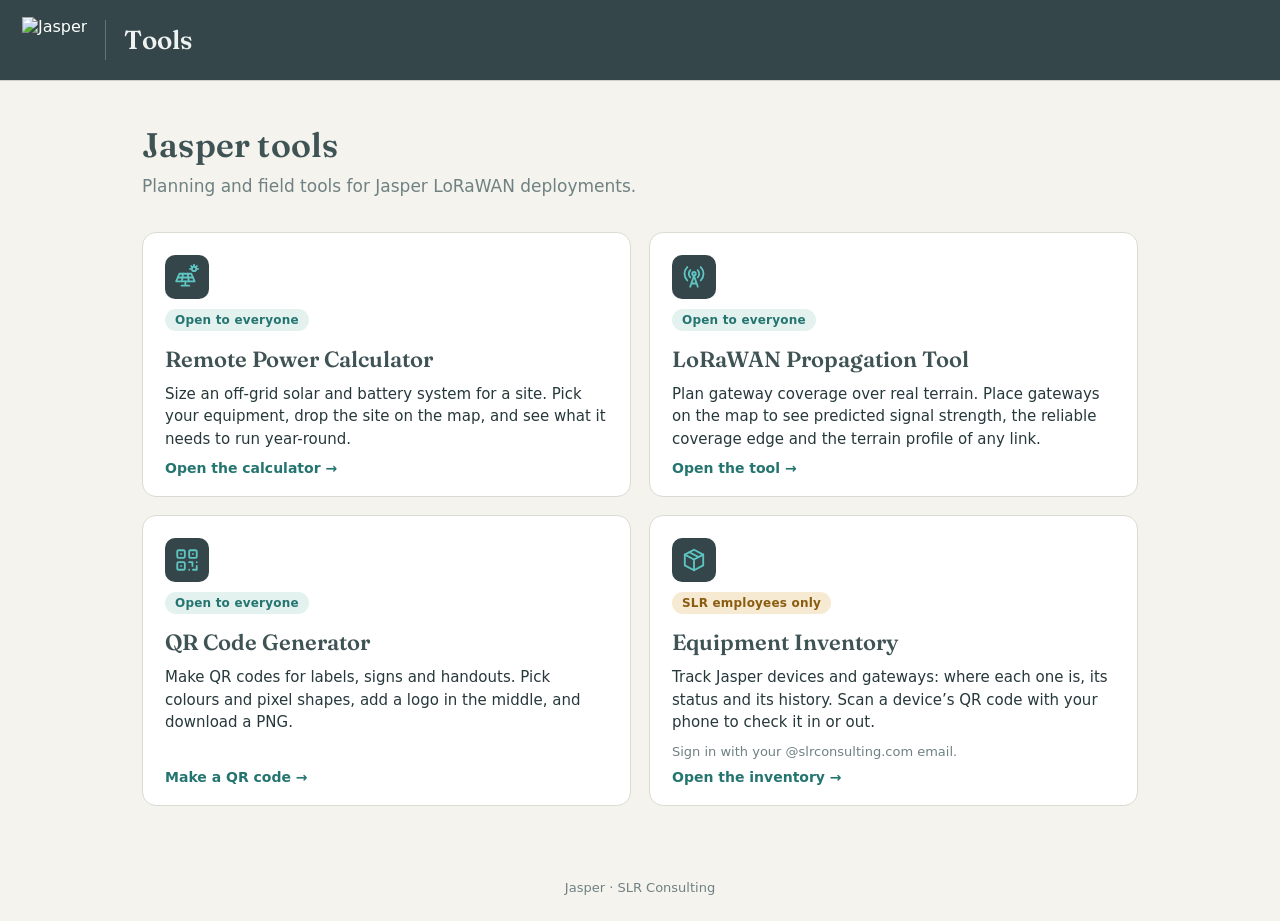
==== Landing/index.html @ 8373ced3 "QR Code Generator in the Jasper style, for qrcodes.jasper.tools; tile on the landing page Co-Authore" ====
<!DOCTYPE html>
<html lang="en">
<head>
<meta charset="utf-8" />
<meta name="viewport" content="width=device-width, initial-scale=1" />
<title>Jasper Tools</title>
<meta name="description" content="Tools for planning and running Jasper LoRaWAN deployments." />
<link rel="icon" type="image/svg+xml" href="brand/jasper-icon-cyan.svg" />
<link rel="apple-touch-icon" href="brand/apple-touch-icon.png" />
<!-- link previews (iMessage, WhatsApp, Slack…): these need a PNG at an absolute URL -->
<meta property="og:type" content="website" />
<meta property="og:site_name" content="Jasper" />
<meta property="og:title" content="Jasper Tools" />
<meta property="og:description" content="Planning and field tools for Jasper LoRaWAN deployments." />
<meta property="og:url" content="https://jasper.tools/" />
<meta property="og:image" content="https://jasper.tools/brand/jasper-share.png" />
<meta property="og:image:width" content="512" />
<meta property="og:image:height" content="512" />
<meta property="og:image:alt" content="Jasper" />
<meta name="twitter:card" content="summary" />
<link rel="preconnect" href="https://fonts.googleapis.com">
<link rel="preconnect" href="https://fonts.gstatic.com" crossorigin>
<link href="https://fonts.googleapis.com/css2?family=Fraunces:opsz,wght@9..144,400;9..144,500;9..144,600&display=swap" rel="stylesheet">
<style>
  :root{
    /* Jasper / SLR brand palette */
    --slate:#3f5355; --slate-d:#34464a; --slate-dd:#2b3a3b;
    --paper:#f4f3ee; --bg:#ffffff; --line:#d9dcd2;
    --txt:#27383a; --muted:#6f8182;
    --accent:#2f8f8b; --accent-d:#247470; --cyan:#5ec5c2;
    --warn:#bf831c;
    --serif:'Fraunces',Georgia,'Times New Roman',serif;
  }
  *{box-sizing:border-box}
  html,body{margin:0;min-height:100%;font-family:system-ui,-apple-system,Segoe UI,Roboto,sans-serif;
    background:var(--paper);color:var(--txt)}
  body{display:flex;flex-direction:column;min-height:100vh}
  /* brand header */
  #brandbar{flex:none;height:80px;background:var(--slate-d);display:flex;align-items:center;
    gap:18px;padding:0 22px;color:#fff;box-shadow:0 1px 0 rgba(0,0,0,.15)}
  #brandbar img.logo{height:46px;display:block}
  #brandbar .divider{width:1px;height:40px;background:rgba(255,255,255,.25)}
  #brandbar .title{font-family:var(--serif);font-size:26px;font-weight:500;letter-spacing:.2px;color:#eef3f1}
  #brandbar .title b{font-weight:600}

  main{flex:1;width:100%;max-width:1040px;margin:0 auto;padding:44px 22px 56px}
  h1{font-family:var(--serif);font-size:34px;font-weight:600;margin:0 0 8px;color:var(--slate);letter-spacing:.2px}
  .lede{font-size:17px;color:var(--muted);margin:0 0 32px;max-width:60ch;line-height:1.5}

  .apps{display:grid;grid-template-columns:repeat(2,minmax(0,1fr));gap:18px}
  .app{display:flex;flex-direction:column;gap:10px;background:var(--bg);border:1px solid var(--line);
    border-radius:14px;padding:22px 22px 20px;color:inherit;text-decoration:none;
    transition:border-color .15s,box-shadow .15s,transform .15s}
  .app:hover{border-color:var(--accent);box-shadow:0 6px 20px rgba(43,58,59,.10);transform:translateY(-2px)}
  .app:focus-visible{outline:3px solid var(--cyan);outline-offset:2px}
  .app .ico{width:44px;height:44px;border-radius:10px;background:var(--slate-d);color:var(--cyan);
    display:flex;align-items:center;justify-content:center}
  .app .ico svg{width:26px;height:26px}
  .app h2{font-family:var(--serif);font-size:22px;font-weight:600;margin:4px 0 0;color:var(--slate)}
  .app p{margin:0;font-size:15px;line-height:1.5;color:var(--txt);flex:1}
  .app .go{font:600 14px system-ui;color:var(--accent-d)}
  .app .go::after{content:" →"}
  .badge{align-self:flex-start;font:600 12px system-ui;letter-spacing:.2px;border-radius:999px;padding:4px 10px}
  .badge.public{background:#e3f1ef;color:var(--accent-d)}
  .badge.staff{background:#f6ead3;color:#8a5c10}
  .app .note{font-size:13px;color:var(--muted);flex:none}

  footer{flex:none;text-align:center;font-size:13px;color:var(--muted);padding:18px 22px 26px}

  @media (max-width:720px){
    .apps{grid-template-columns:minmax(0,1fr)}
  }
  @media (max-width:720px){
    #brandbar{height:56px;gap:10px;padding:0 16px}
    #brandbar img.logo{height:30px}
    #brandbar .divider{height:26px}
    #brandbar .title{font-size:18px}
    main{padding:28px 16px 40px}
    h1{font-size:27px}
    .lede{font-size:16px;margin-bottom:24px}
  }
</style>
</head>
<body>
<header id="brandbar">
  <img class="logo" src="brand/jasper-logo-white.svg" alt="Jasper" />
  <div class="divider"></div>
  <div class="title"><b>Tools</b></div>
</header>

<main>
  <h1>Jasper tools</h1>
  <p class="lede">Planning and field tools for Jasper LoRaWAN deployments.</p>

  <div class="apps">
    <a class="app" href="https://power.jasper.tools">
      <div class="ico" aria-hidden="true"><svg viewBox="0 0 24 24" fill="none" stroke="currentColor" stroke-width="1.7" stroke-linecap="round" stroke-linejoin="round"><circle cx="18.5" cy="4.5" r="2"/><path d="M18.5 0.8v.7M22.2 4.5h-.7M15.5 4.5h-.7M21.1 1.9l-.5.5M15.9 1.9l.5.5"/><path d="M5 9h11l3 7H2z"/><path d="M3.5 12.5h14M8.3 9 7.3 16M12.7 9l.9 7"/><path d="M10.5 16v4M7 20h7"/></svg></div>
      <span class="badge public">Open to everyone</span>
      <h2>Remote Power Calculator</h2>
      <p>Size an off-grid solar and battery system for a site. Pick your equipment, drop the site on the map, and see what it needs to run year-round.</p>
      <span class="go">Open the calculator</span>
    </a>

    <a class="app" href="https://propagation.jasper.tools">
      <div class="ico" aria-hidden="true"><svg viewBox="0 0 24 24" fill="none" stroke="currentColor" stroke-width="1.7" stroke-linecap="round" stroke-linejoin="round"><path d="M12 11 8.5 21M12 11l3.5 10M9.6 18h4.8"/><circle cx="12" cy="9" r="1.6"/><path d="M8.6 5.6a4.8 4.8 0 0 0 0 6.8M15.4 5.6a4.8 4.8 0 0 1 0 6.8M5.8 2.8a8.8 8.8 0 0 0 0 12.4M18.2 2.8a8.8 8.8 0 0 1 0 12.4"/></svg></div>
      <span class="badge public">Open to everyone</span>
      <h2>LoRaWAN Propagation Tool</h2>
      <p>Plan gateway coverage over real terrain. Place gateways on the map to see predicted signal strength, the reliable coverage edge and the terrain profile of any link.</p>
      <span class="go">Open the tool</span>
    </a>

    <a class="app" href="https://qrcodes.jasper.tools">
      <div class="ico" aria-hidden="true"><svg viewBox="0 0 24 24" fill="none" stroke="currentColor" stroke-width="1.7" stroke-linecap="round" stroke-linejoin="round"><rect x="3" y="3" width="7" height="7" rx="1.2"/><rect x="14" y="3" width="7" height="7" rx="1.2"/><rect x="3" y="14" width="7" height="7" rx="1.2"/><path d="M6.5 6.5h0M17.5 6.5h0M6.5 17.5h0"/><path d="M14 14h3v3M21 14v.01M14 21h.01M17.5 21H21v-3.5M17 17.5v0"/></svg></div>
      <span class="badge public">Open to everyone</span>
      <h2>QR Code Generator</h2>
      <p>Make QR codes for labels, signs and handouts. Pick colours and pixel shapes, add a logo in the middle, and download a PNG.</p>
      <span class="go">Make a QR code</span>
    </a>

    <a class="app" href="https://inventory.jasper.tools">
      <div class="ico" aria-hidden="true"><svg viewBox="0 0 24 24" fill="none" stroke="currentColor" stroke-width="1.7" stroke-linecap="round" stroke-linejoin="round"><path d="M12 2.5 20.5 7v10L12 21.5 3.5 17V7z"/><path d="M3.5 7 12 11.5 20.5 7M12 11.5v10"/><path d="M7.8 4.8l8.5 4.5"/></svg></div>
      <span class="badge staff">SLR employees only</span>
      <h2>Equipment Inventory</h2>
      <p>Track Jasper devices and gateways: where each one is, its status and its history. Scan a device’s QR code with your phone to check it in or out.</p>
      <span class="note">Sign in with your @slrconsulting.com email.</span>
      <span class="go">Open the inventory</span>
    </a>
  </div>
</main>

<footer>Jasper · SLR Consulting</footer>
</body>
</html>
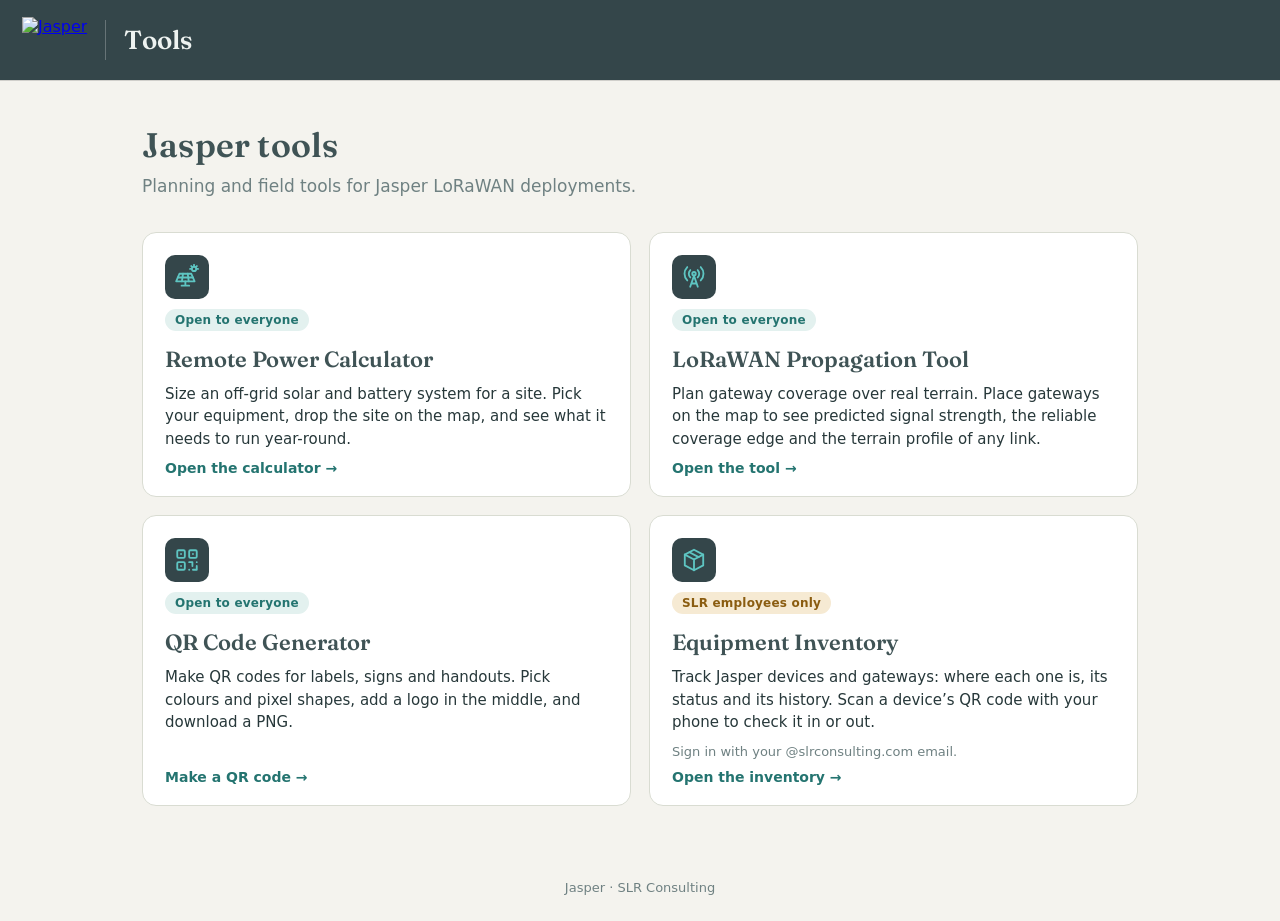
==== commit 1298b74b: "All Jasper apps: logo links to jasper.tools, title links to the app's own home Co-Authored-By: Claud" ====
--- a/Landing/index.html
+++ b/Landing/index.html
@@ -42,6 +42,8 @@
   #brandbar .divider{width:1px;height:40px;background:rgba(255,255,255,.25)}
   #brandbar .title{font-family:var(--serif);font-size:26px;font-weight:500;letter-spacing:.2px;color:#eef3f1}
   #brandbar .title b{font-weight:600}
+  #brandbar a.home{display:block}
+  #brandbar a.title{text-decoration:none}
 
   main{flex:1;width:100%;max-width:1040px;margin:0 auto;padding:44px 22px 56px}
   h1{font-family:var(--serif);font-size:34px;font-weight:600;margin:0 0 8px;color:var(--slate);letter-spacing:.2px}
@@ -83,9 +85,9 @@
 </head>
 <body>
 <header id="brandbar">
-  <img class="logo" src="brand/jasper-logo-white.svg" alt="Jasper" />
+  <a href="https://jasper.tools" class="home" title="All Jasper tools"><img class="logo" src="brand/jasper-logo-white.svg" alt="Jasper" /></a>
   <div class="divider"></div>
-  <div class="title"><b>Tools</b></div>
+  <a class="title" href="/"><b>Tools</b></a>
 </header>
 
 <main>
